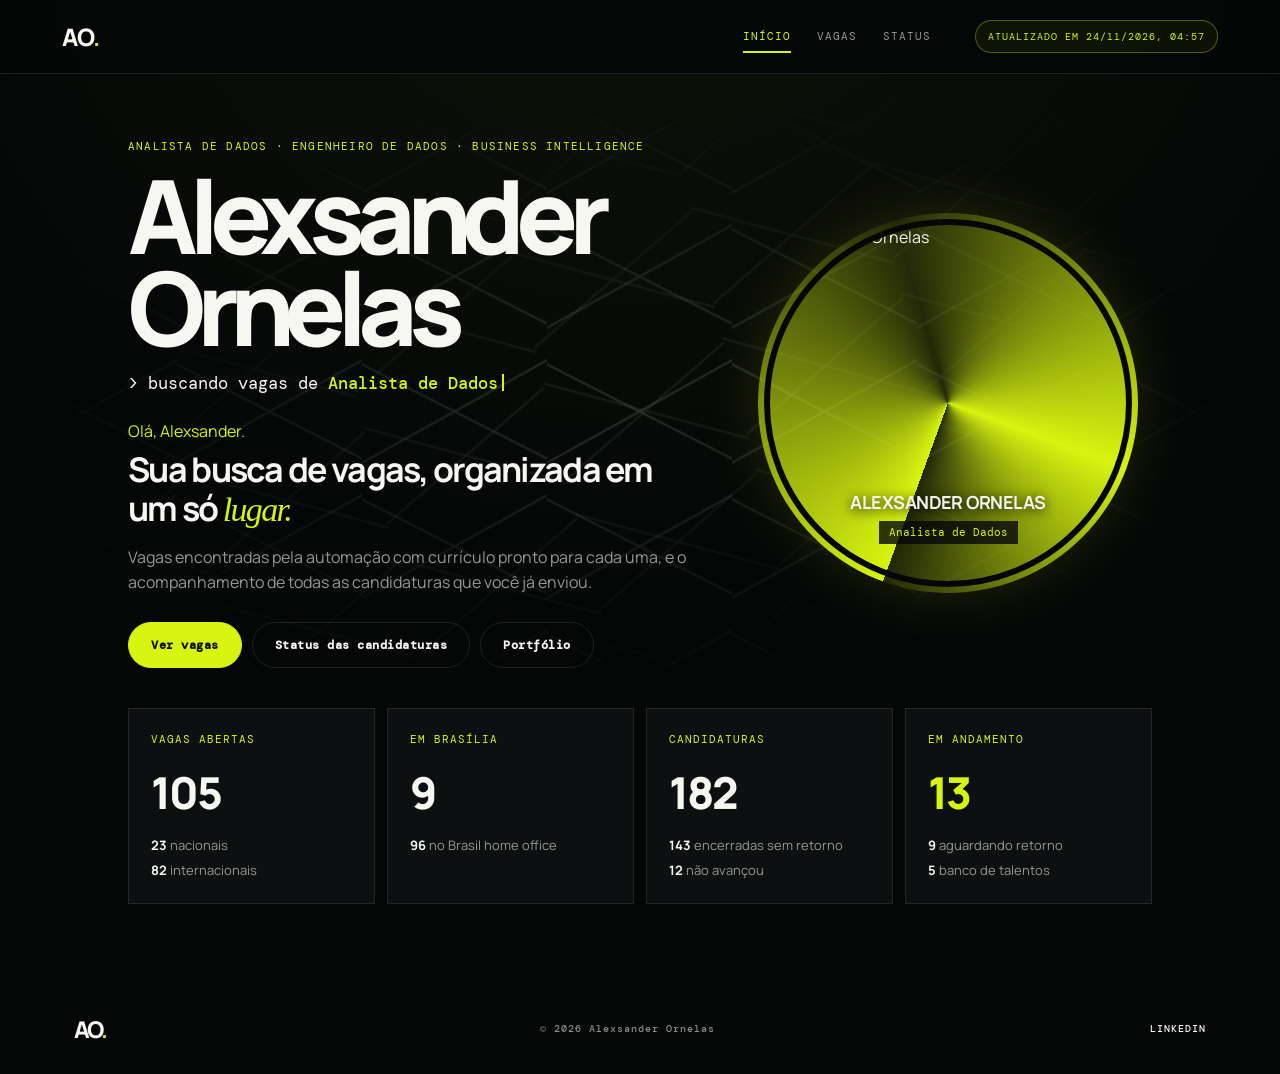
==== index.html @ c576af71 "Publica site de vagas Co-Authored-By: Claude Opus 5.5 <noreply@anthropic.com> Claude-Session: https:" ====
<!DOCTYPE html>
<html lang="pt-BR">
<head>
<meta charset="UTF-8"><meta name="viewport" content="width=device-width, initial-scale=1">
<title>Alexsander Ornelas | Busca de Vagas</title>
<link rel="icon" type="image/svg+xml" href="assets/favicon.svg">
<link rel="preconnect" href="https://fonts.googleapis.com">
<link href="https://fonts.googleapis.com/css2?family=DM+Mono:wght@400;500&family=Manrope:wght@400;500;600;700;800&display=swap" rel="stylesheet">
<link rel="stylesheet" href="assets/estilo.css">
<style>
  .home { max-width:1080px; margin:0 auto; padding:64px 28px 40px; display:grid; grid-template-columns:1.25fr .9fr; gap:48px; align-items:center; }
  @media (max-width:820px){ .home { grid-template-columns:1fr; padding:36px 20px 32px; gap:32px; text-align:center; } .retrato { order:-1; width:min(300px,72vw); }
    .acoes-home { justify-content:center; } .home .sub { margin-inline:auto; } }
  @media (max-width:460px){ .acoes-home { flex-direction:column; } .acoes-home .btn { text-align:center; } .legenda b { font-size:15px; } }
  .home h1 { font-size:clamp(52px,8vw,104px); line-height:.9; letter-spacing:-0.09em; }
  .ola { color:var(--acid); font-size:16px; margin:22px 0 6px; }
  .frase { font-size:clamp(24px,3vw,34px); font-weight:700; letter-spacing:-0.05em; line-height:1.15; margin:0; }
  .frase em { font-family: Georgia, "Times New Roman", serif; font-style:italic; font-weight:400; color:var(--acid); }
  .home .sub { font-size:16px; }
  .acoes-home { display:flex; gap:10px; margin-top:28px; flex-wrap:wrap; }
  .acoes-home .btn { padding:14px 22px; font-size:12px; }
  .retrato { position:relative; justify-self:center; width:min(380px,80vw); aspect-ratio:1; border-radius:50%; padding:6px;
    background:conic-gradient(from 200deg, var(--acid), #d7f51022 40%, var(--acid) 75%, #d7f51022); box-shadow:0 0 60px #d7f51022; }
  .retrato img { width:100%; height:100%; object-fit:cover; object-position:50% 22%; border-radius:50%; display:block; border:6px solid var(--bg); }
  .legenda { position:absolute; left:0; right:0; bottom:13%; text-align:center; }
  .legenda b { display:block; font-size:18px; letter-spacing:-0.03em; text-shadow:0 2px 12px #000; }
  .legenda span { display:inline-block; margin-top:4px; padding:3px 10px; background:#050707cc; color:var(--acid); font-family:"DM Mono", monospace; font-size:11px; }
  .painel { max-width:1080px; margin:0 auto; padding:0 28px 80px; display:grid; grid-template-columns:repeat(4,1fr); gap:12px; }
  @media (max-width:900px){ .painel { grid-template-columns:1fr 1fr; } }
  @media (max-width:460px){ .painel { grid-template-columns:1fr; padding:0 20px 60px; } .kpi b { font-size:38px; } }
  .kpi { position:relative; background:var(--surface); border:1px solid var(--line); padding:22px; color:var(--text); transition:border-color .3s, transform .35s, background .3s, opacity .6s; }
  .kpi.reveal.visivel:hover, .kpi:hover { border-color:#d7f51070; background:#121817; transform:translateY(-8px); }
  .kpi-link { position:absolute; inset:0; z-index:1; }
  .kpi .ic { display:flex; justify-content:space-between; color:var(--acid); font-family:"DM Mono", monospace; font-size:11px; letter-spacing:1px; text-transform:uppercase; }
  .kpi .ic i { font-style:normal; color:var(--dim); transition:color .3s, transform .3s; }
  .kpi:hover .ic i { color:var(--acid); transform:translate(3px,-3px); }
  .kpi b { display:block; font-size:44px; font-weight:800; letter-spacing:-2px; margin:10px 0 8px; }
  .kpi.destaque b { color:var(--acid); }
  .atalhos { display:flex; flex-direction:column; gap:4px; }
  .atalhos a { position:relative; z-index:2; align-self:flex-start; color:var(--dim); font-size:13px; text-decoration:none; border-bottom:1px dashed transparent; transition:color .2s, border-color .2s; }
  .atalhos a:hover { color:var(--text); border-bottom-color:var(--acid); }
  .atalhos em { font-style:normal; font-weight:700; color:var(--text); }
</style>
</head>
<body>
<header><div class="bar"><a class="logo" href="index.html">AO<b>.</b></a>
  <nav class="tabs"><a href="index.html" class="ativo">Início</a><a href="vagas.html">Vagas</a><a href="status.html">Status</a></nav>
  <span class="meta" id="atualizado"></span></div></header>
<section class="home">
  <div class="network" aria-hidden="true"></div><div class="network b" aria-hidden="true"></div>
  <div>
    <p class="eyebrow">Analista de Dados · Engenheiro de Dados · Business Intelligence</p>
    <h1>Alexsander<br>Ornelas</h1>
    <p class="digita" data-digita='["Analista de Dados","Engenheiro de Dados","Business Intelligence"]'>&gt; buscando vagas de <b></b><i></i></p>
    <p class="ola">Olá, Alexsander.</p>
    <p class="frase">Sua busca de vagas, organizada em um só <em>lugar.</em></p>
    <p class="sub">Vagas encontradas pela automação com currículo pronto para cada uma, e o acompanhamento de todas as candidaturas que você já enviou.</p>
    <div class="acoes-home"><a class="btn primary" href="vagas.html">Ver vagas</a><a class="btn" href="status.html">Status das candidaturas</a><a class="btn" href="https://alexsander-ornelas.github.io/portfolio-alexsander/" target="_blank" rel="noopener">Portfólio</a></div>
  </div>
  <div class="retrato">
    <img src="https://alexsander-ornelas.github.io/portfolio-alexsander/alexsander-photo.png" alt="Alexsander Ornelas">
    <div class="legenda"><b>ALEXSANDER ORNELAS</b><span>Analista de Dados</span></div>
  </div>
</section>
<section class="painel">
  <div class="kpi reveal">
    <a class="kpi-link" href="vagas.html" aria-label="Ver todas as vagas"></a>
    <div class="ic">Vagas abertas</div><b id="kVagas" data-conta>0</b>
    <span class="atalhos"><a href="vagas.html?origem=nac"><em id="kNac">0</em> nacionais</a><a href="vagas.html?origem=intl"><em id="kIntl">0</em> internacionais</a></span>
  </div>
  <div class="kpi reveal">
    <a class="kpi-link" href="vagas.html?local=bsb" aria-label="Ver vagas em Brasília"></a>
    <div class="ic">Em Brasília</div><b id="kBsb" data-conta>0</b>
    <span class="atalhos"><a href="vagas.html?local=br"><em id="kBr">0</em> no Brasil home office</a></span>
  </div>
  <div class="kpi reveal">
    <a class="kpi-link" href="status.html" aria-label="Ver todas as candidaturas"></a>
    <div class="ic">Candidaturas</div><b id="kCand" data-conta>0</b>
    <span class="atalhos"><a href="status.html?status=Encerrada%20sem%20retorno"><em id="kEnc">0</em> encerradas sem retorno</a><a href="status.html?status=N%C3%A3o%20avan%C3%A7ou"><em id="kNao">0</em> não avançou</a></span>
  </div>
  <div class="kpi reveal destaque">
    <a class="kpi-link" href="status.html?status=Em%20andamento" aria-label="Ver candidaturas em andamento"></a>
    <div class="ic">Em andamento</div><b id="kAnd" data-conta>0</b>
    <span class="atalhos"><a href="status.html?status=Aguardando%20retorno"><em id="kAgu">0</em> aguardando retorno</a><a href="status.html?status=Banco%20de%20talentos"><em id="kBan">0</em> banco de talentos</a></span>
  </div>
</section>
<footer class="rodape">
  <a href="index.html" class="logo">AO<b>.</b></a>
  <p>© 2026 Alexsander Ornelas</p>
  <a href="https://www.linkedin.com/in/alexsander-ornelas" target="_blank" rel="noreferrer">LINKEDIN</a>
</footer>
<script src="dados/vagas.js"></script>
<script src="dados/status.js"></script>
<script src="assets/site.js"></script>
<script>
  const V = (window.VAGAS_DADOS || {vagas:[]}).vagas, S = (window.STATUS_DADOS || {candidaturas:[]}).candidaturas;
  const $ = id => document.getElementById(id);
  $("kVagas").textContent = V.length;
  const bsb = v => /Bras[ií]lia/.test(v.local || ""), nSt = st => S.filter(s => s.status === st).length;
  $("kNac").textContent = V.filter(v => !v.internacional).length;
  $("kIntl").textContent = V.filter(v => v.internacional).length;
  $("kBsb").textContent = V.filter(bsb).length;
  $("kBr").textContent = V.filter(v => !bsb(v)).length;
  $("kCand").textContent = S.length;
  $("kEnc").textContent = nSt("Encerrada sem retorno");
  $("kNao").textContent = nSt("Não avançou");
  $("kAnd").textContent = nSt("Em andamento");
  $("kAgu").textContent = nSt("Aguardando retorno");
  $("kBan").textContent = nSt("Banco de talentos");
  const at = (window.VAGAS_DADOS || {}).atualizado_em;
  $("atualizado").textContent = at ? "Atualizado em " + new Date(at).toLocaleString("pt-BR", {dateStyle:"short", timeStyle:"short"}) : "";
</script>
</body>
</html>
---- assets/estilo.css ----
:root { --bg:#050707; --surface:#0c1010; --surface2:#111616; --line:#ffffff1a; --text:#f7f7f2; --dim:#929893; --acid:#d7f510; --mint:#70f0c6; --ink:#0b0e08; }
  * { box-sizing: border-box; }
  body { margin:0; font:16px/1.55 Manrope, Arial, sans-serif; background:var(--bg); color:var(--text);
    background-image: radial-gradient(circle at 50% -20%, #d7f5100d, transparent 55%); min-height:100vh; }
  .mono { font-family:"DM Mono", monospace; }
  header { position:sticky; top:0; z-index:5; background:#050707e6; backdrop-filter:blur(8px); border-bottom:1px solid var(--line); }
  .bar { position:relative; max-width:none; margin:0; padding:18px 62px; display:flex; align-items:center; justify-content:space-between; gap:16px; }
  .logo { font-weight:800; font-size:24px; letter-spacing:-1.5px; color:var(--text); text-decoration:none; }
  .logo b { color:var(--acid); }
  .bar .meta { font-family:"DM Mono", monospace; font-size:10px; letter-spacing:1px; text-transform:uppercase; color:var(--dim); }
  .hero { max-width:1080px; margin:0 auto; padding:56px 28px 28px; }
  .eyebrow { font-family:"DM Mono", monospace; font-size:11px; letter-spacing:1.2px; text-transform:uppercase; color:var(--acid); margin:0 0 14px; }
  h1 { font-size:clamp(40px,6vw,72px); font-weight:800; letter-spacing:-0.06em; line-height:.95; margin:0; }
  .sub { color:var(--dim); font-size:18px; margin:16px 0 0; max-width:620px; }
  .stats { display:flex; gap:28px; margin-top:28px; flex-wrap:wrap; }
  .stat b { display:block; font-size:30px; font-weight:800; letter-spacing:-1.5px; }
  .stat span { font-family:"DM Mono", monospace; font-size:10px; letter-spacing:1px; text-transform:uppercase; color:var(--dim); }
  .wrap { max-width:1080px; margin:0 auto; padding:8px 28px 80px; }
  .toolbar { display:grid; gap:10px; margin-bottom:16px; }
  .toolbar input, .toolbar select { font:12px "DM Mono", monospace; letter-spacing:.3px; padding:12px 14px; border:1px solid var(--line); border-radius:0;
    background:var(--surface); color:var(--text); outline:none; }
  .toolbar input:focus, .toolbar select:focus { border-color:var(--acid); }
  .toolbar select option { background:var(--surface); }
  .count { font-family:"DM Mono", monospace; font-size:11px; letter-spacing:1px; text-transform:uppercase; color:var(--dim); margin:4px 0 14px; }
  .count b { color:var(--acid); font-weight:500; }
  .vaga { background:var(--surface); border:1px solid var(--line); padding:24px 26px; margin-bottom:12px; transition:border-color .3s, transform .3s, opacity .6s; }
  .vaga:hover { border-color:#d7f51066; transform:translateY(-3px); }
  .top { display:flex; justify-content:space-between; align-items:flex-start; gap:20px; flex-wrap:nowrap; }
  .top > div:first-child { flex:1; min-width:0; }
  .acoes { flex-shrink:0; }
  @media (max-width:640px){ .top { flex-wrap:wrap; } }
  .vaga h2 { margin:0; font-size:22px; font-weight:700; letter-spacing:-0.04em; line-height:1.2; }
  .empresa { color:var(--dim); margin-top:4px; font-size:14px; }
  .tags { display:flex; flex-wrap:wrap; gap:6px; margin-top:14px; }
  .tag { font-family:"DM Mono", monospace; font-size:10px; letter-spacing:.4px; padding:4px 8px; border:1px solid var(--line); color:var(--text); background:transparent; }
  .tag.intl { border-color:var(--mint); color:var(--mint); }
  .tag.nac { border-color:var(--acid); color:var(--acid); }
  .tag.clt { color:var(--text); } .tag.pj { color:var(--text); } .tag.na { color:var(--dim); }
  .acoes { display:flex; gap:8px; align-items:flex-start; flex-wrap:wrap; }
  .btn { font:700 11px "DM Mono", monospace; letter-spacing:.5px; text-decoration:none; padding:11px 18px; border-radius:999px; border:1px solid var(--line);
    color:var(--text); background:transparent; white-space:nowrap; transition:background .2s, color .2s, border-color .2s; }
  .btn:hover { border-color:var(--text); }
  .btn.primary { background:var(--acid); color:var(--ink); border-color:var(--acid); }
  .btn.primary:hover { background:var(--text); border-color:var(--text); }
  .salario { margin-top:16px; padding:12px 14px; border-left:2px solid var(--acid); background:var(--surface2); }
  .salario b { font-size:15px; font-weight:700; }
  .salario .fonte { display:block; margin-top:3px; font-family:"DM Mono", monospace; font-size:10px; letter-spacing:.3px; color:var(--dim); }
  .salario .fonte a { color:var(--dim); }
  details { margin-top:14px; }
  summary { cursor:pointer; font-family:"DM Mono", monospace; font-size:11px; letter-spacing:1px; text-transform:uppercase; color:var(--acid); list-style:none; }
  summary::-webkit-details-marker { display:none; }
  summary::before { content:"+ "; } details[open] summary::before { content:"– "; }
  .descricao { white-space:pre-line; margin-top:10px; color:#c9ccc6; font-size:14px; border-left:1px solid var(--line); padding-left:14px; }
  .vazio { text-align:center; color:var(--dim); padding:48px 0; font-family:"DM Mono", monospace; font-size:12px; }
  footer { border-top:1px solid var(--line); padding:22px 28px; text-align:center; font-family:"DM Mono", monospace; font-size:10px; letter-spacing:1px; color:var(--dim); text-transform:uppercase; }

  /* navegação compartilhada */
  nav.tabs { display:flex; gap:26px; align-items:center; }
  nav.tabs a { font-family:"DM Mono", monospace; font-size:11px; letter-spacing:1px; text-transform:uppercase; color:var(--dim); text-decoration:none; padding:6px 0; border-bottom:2px solid transparent; }
  nav.tabs a:hover { color:var(--text); }
  nav.tabs a.ativo { color:var(--acid); border-bottom-color:var(--acid); }

  /* etiquetas coloridas: cada opção tem sua cor (--c) */
  .tag.cor { color:var(--c); border-color:color-mix(in srgb, var(--c) 55%, transparent); background:color-mix(in srgb, var(--c) 9%, transparent); }

/* Escolha de plataforma */
button.btn { cursor:pointer; background:transparent; color:var(--text); }
.modal { position:fixed; inset:0; background:#050707cc; backdrop-filter:blur(6px); display:grid; place-items:center; padding:20px; z-index:50; }
.modal[hidden] { display:none; }
.modal .caixa { position:relative; width:min(440px,100%); background:var(--surface); border:1px solid var(--line); border-radius:22px; padding:28px; box-shadow:0 30px 80px #0009; }
.modal .rotulo { font:500 10px "DM Mono", monospace; letter-spacing:1.5px; text-transform:uppercase; color:var(--acid); }
.modal h3 { margin:8px 0 4px; font-size:22px; }
.modal p { margin:0 0 20px; color:var(--dim); font-size:14px; }
.modal .fechar { position:absolute; top:16px; right:16px; width:34px; height:34px; border-radius:50%; border:1px solid var(--line); background:transparent; color:var(--text); font-size:18px; cursor:pointer; }
.modal .fechar:hover { border-color:var(--text); }
#escolha-links { display:grid; gap:10px; }
.plat { display:flex; justify-content:space-between; align-items:center; padding:14px 18px; border-radius:14px; text-decoration:none; font:700 13px "DM Mono", monospace;
  color:var(--c); border:1px solid color-mix(in srgb, var(--c) 45%, transparent); background:color-mix(in srgb, var(--c) 10%, transparent); }
.plat:hover, .plat:focus { background:color-mix(in srgb, var(--c) 22%, transparent); outline:none; }

/* ================= Movimento (mesma linguagem do portfólio) ================= */
header { transition:background .35s, border-color .35s, box-shadow .35s; }
header.rolado { background:#050707f2; box-shadow:0 10px 30px #0006; }
nav.tabs a { position:relative; border-bottom:0 !important; transition:color .25s; }
nav.tabs a::after { content:""; position:absolute; left:0; right:0; bottom:-2px; height:2px; background:var(--acid); transform:scaleX(0); transform-origin:left; transition:transform .25s; }
nav.tabs a:hover::after, nav.tabs a.ativo::after { transform:scaleX(1); }
nav.tabs a:hover::after { opacity:.5; } nav.tabs a.ativo::after { opacity:1; }

.hero, .home { position:relative; }
.network { position:absolute; inset:0 -10%; opacity:.28; pointer-events:none; z-index:0;
  background-image:linear-gradient(27deg, transparent 49%, #7a857b 50%, transparent 51%), linear-gradient(151deg, transparent 49%, #7a857b 50%, transparent 51%);
  background-size:185px 135px; -webkit-mask-image:radial-gradient(black 10%, transparent 68%); mask-image:radial-gradient(black 10%, transparent 68%);
  transform:translateY(var(--scroll-shift,0)); animation:networkDrift 15s linear infinite; }
.network.b { transform:translateY(var(--scroll-shift,0)) scaleX(-1) rotate(14deg); opacity:.16; animation-duration:22s; animation-direction:reverse; }
@keyframes networkDrift { from { background-position:0 0, 0 0; } to { background-position:185px 135px, -185px 135px; } }
.hero > :not(.network), .home > :not(.network) { position:relative; z-index:1; }

.hero .eyebrow, .home .eyebrow { animation:entra .9s cubic-bezier(.2,.8,.2,1) both; }
.hero h1, .home h1 { animation:entra .9s cubic-bezier(.2,.8,.2,1) .08s both; }
.hero .sub, .home .ola, .home .frase { animation:entra .9s cubic-bezier(.2,.8,.2,1) .18s both; }
.hero .stats, .home .sub, .acoes-home { animation:entra .9s cubic-bezier(.2,.8,.2,1) .28s both; }
.retrato { animation:entraLado 1s cubic-bezier(.2,.8,.2,1) .2s both, flutua 6s ease-in-out 1.2s infinite; }
@keyframes entra { from { opacity:0; transform:translateY(30px); } to { opacity:1; transform:none; } }
@keyframes entraLado { from { opacity:0; transform:translateX(48px) scale(.94); } to { opacity:1; transform:none; } }
@keyframes flutua { 0%,100% { transform:translateY(0); } 50% { transform:translateY(-10px); } }

.reveal { opacity:0; transform:translateY(24px); }
.reveal.visivel { opacity:1; transform:none; }
.reveal.visivel:hover { transform:translateY(-3px); }

.digita { font-family:"DM Mono", monospace; color:var(--text); font-size:clamp(14px,1.6vw,17px); margin:16px 0 0; min-height:1.6em; }
.digita b { font-weight:500; color:var(--acid); }
.digita i { display:inline-block; width:2px; height:1em; background:var(--acid); vertical-align:-.15em; margin-left:4px; animation:pisca 1s step-end infinite; }
@keyframes pisca { 50% { opacity:0; } }

/* números do topo viram atalhos de filtro */
button.stat { background:none; border:0; padding:0; color:inherit; font:inherit; text-align:left; cursor:pointer; }
button.stat b { transition:color .2s; }
button.stat span { transition:color .2s; }
button.stat:hover b, button.stat:focus-visible b { color:var(--acid); }
button.stat:hover span { color:var(--text); }
button.stat:focus-visible { outline:1px dashed var(--acid); outline-offset:6px; }

.limpar { font:12px "DM Mono", monospace; padding:12px 14px; border:1px dashed var(--line); background:transparent; color:var(--dim); cursor:pointer; transition:color .2s, border-color .2s; }
.limpar:hover { color:var(--acid); border-color:var(--acid); }

.modal:not([hidden]) .caixa { animation:sobe .35s cubic-bezier(.2,.8,.2,1); }
.modal:not([hidden]) { animation:aparece .25s ease; }
@keyframes sobe { from { opacity:0; transform:translateY(24px) scale(.98); } to { opacity:1; transform:none; } }
@keyframes aparece { from { opacity:0; } to { opacity:1; } }
.plat { transition:background .2s, transform .2s; } .plat:hover { transform:translateX(6px); }

@media (prefers-reduced-motion: reduce) {
  *, ::before, ::after { animation-duration:.01ms !important; animation-iteration-count:1 !important; transition-duration:.01ms !important; }
  .reveal { opacity:1; transform:none; }
}

/* ================= Responsivo: tablet e celular ================= */
.menu-btn { display:none; }
.toolbar { grid-template-columns:repeat(4, minmax(0,1fr)); }
.toolbar #busca { grid-column:span 2; }
.toolbar.t3 { grid-template-columns:2fr 1.2fr 1fr auto; }
.toolbar.t3 #busca { grid-column:auto; }

@media (max-width:900px) {
  .toolbar, .toolbar.t3 { grid-template-columns:1fr 1fr; }
  .toolbar #busca { grid-column:1 / -1; }
}
@media (max-width:800px) {
  .bar { padding:14px 20px; }
  .menu-btn { display:grid; gap:5px; place-content:center; width:44px; height:44px; border:1px solid var(--line); border-radius:50%; background:transparent; cursor:pointer; margin-left:auto; }
  .menu-btn span { display:block; width:18px; height:2px; background:var(--text); transition:transform .3s, opacity .3s; }
  .menu-aberto .menu-btn { border-color:var(--acid); }
  .menu-aberto .menu-btn span:nth-child(1) { transform:translateY(7px) rotate(45deg); }
  .menu-aberto .menu-btn span:nth-child(2) { opacity:0; }
  .menu-aberto .menu-btn span:nth-child(3) { transform:translateY(-7px) rotate(-45deg); }
  nav.tabs { position:absolute; top:100%; left:0; right:0; flex-direction:column; align-items:stretch; gap:0; padding:8px 20px 18px;
    background:#050707f7; border-bottom:1px solid var(--line); backdrop-filter:blur(15px);
    opacity:0; visibility:hidden; transform:translateY(-10px); transition:opacity .25s, transform .25s, visibility .25s; }
  .menu-aberto nav.tabs { opacity:1; visibility:visible; transform:none; }
  nav.tabs a { font-size:14px; padding:16px 0; border-bottom:1px solid var(--line) !important; }
  nav.tabs a::after { display:none; }
  nav.tabs a.ativo { color:var(--acid); }
  .bar .meta { display:none; }
  .hero { padding:40px 20px 20px; }
  .wrap { padding:8px 20px 60px; }
  .stats { gap:18px 26px; }
}
@media (max-width:640px) {
  .vaga { padding:20px; }
  .vaga h2 { font-size:19px; }
  .acoes { width:100%; }
  .acoes .btn { flex:1; text-align:center; padding:13px 10px; }
  .stat b { font-size:26px; }
  .modal { place-items:end center; padding:0; }
  .modal .caixa { width:100%; border-radius:22px 22px 0 0; padding:26px 20px calc(26px + env(safe-area-inset-bottom)); }
}
@media (max-width:520px) {
  .toolbar, .toolbar.t3 { grid-template-columns:1fr; }
  .sub { font-size:16px; }
  footer { padding:18px 20px; }
}

/* Rodapé igual ao do portfólio */
footer.rodape { max-width:1180px; margin:auto; padding:29px 24px; display:flex; align-items:center; justify-content:space-between; gap:15px;
  border-top:0; text-align:left; text-transform:none; font:500 10px "DM Mono", monospace; letter-spacing:.1em; color:#899089; }
footer.rodape p { margin:0; }
footer.rodape .logo { font-size:23px; letter-spacing:-3px; color:var(--text); text-decoration:none; font-family:Manrope, Arial, sans-serif; font-weight:800; }
footer.rodape .logo b { color:var(--acid); }
footer.rodape a:last-child { color:var(--text); text-decoration:none; transition:color .2s; }
footer.rodape a:last-child:hover { color:var(--acid); }
@media (max-width:500px) { footer.rodape { font-size:8px; padding:24px 20px; } footer.rodape p { display:none; } }


/* Como no portfólio: logo na ponta esquerda, abas + atualizado na ponta direita; rodapé centralizado */
.bar { justify-content:flex-start; }
.bar nav.tabs { margin-left:auto; }
.bar .meta { margin-left:28px; padding:8px 12px; border:1px solid #d7f51055; border-radius:999px; color:var(--acid); background:#d7f5100d; white-space:nowrap; }
footer.rodape { max-width:1180px; margin:0 auto; padding:29px 24px; }
@media (max-width:1100px) { .bar .meta { display:none; } }
@media (max-width:800px) { .bar { padding:14px 20px; } footer.rodape { padding:24px 20px; } }
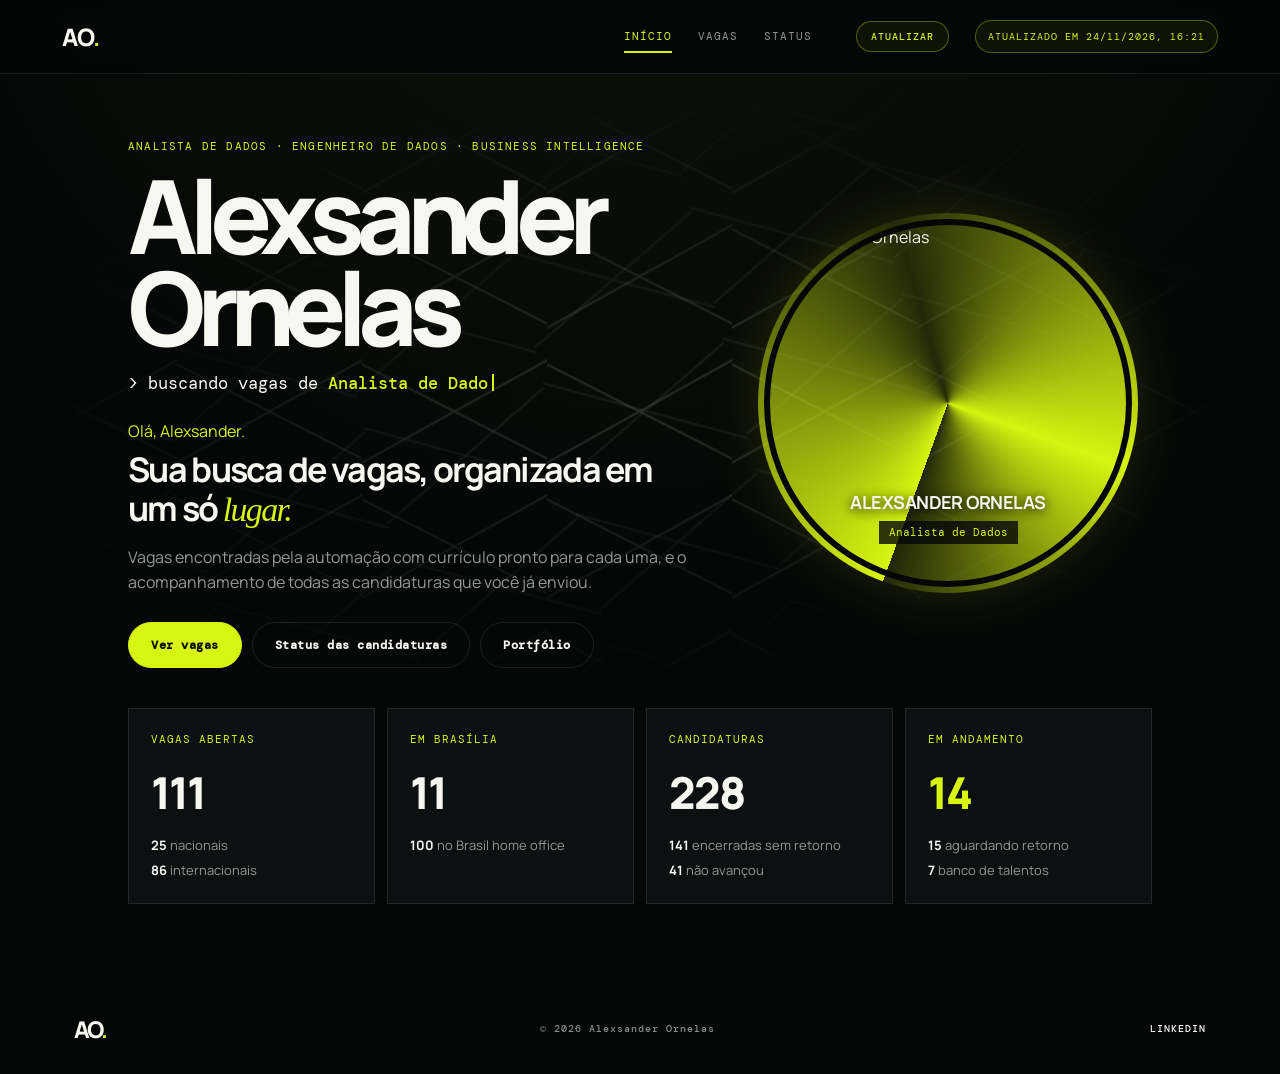
==== commit f017f9c5: "Botão Atualizar no topo (abre a busca programada para rodar agora) Co-Authored-By: Claude Opus 5.5 <" ====
--- a/index.html
+++ b/index.html
@@ -45,6 +45,7 @@
 <body>
 <header><div class="bar"><a class="logo" href="index.html">AO<b>.</b></a>
   <nav class="tabs"><a href="index.html" class="ativo">Início</a><a href="vagas.html">Vagas</a><a href="status.html">Status</a></nav>
+  <a class="atualizar" href="https://claude.ai/code/routines" target="_blank" rel="noopener" title="Abre a busca programada no Claude: clique em Run now para buscar vagas agora">Atualizar</a>
   <span class="meta" id="atualizado"></span></div></header>
 <section class="home">
   <div class="network" aria-hidden="true"></div><div class="network b" aria-hidden="true"></div>
--- a/assets/estilo.css
+++ b/assets/estilo.css
@@ -200,3 +200,10 @@
 footer.rodape { max-width:1180px; margin:0 auto; padding:29px 24px; }
 @media (max-width:1100px) { .bar .meta { display:none; } }
 @media (max-width:800px) { .bar { padding:14px 20px; } footer.rodape { padding:24px 20px; } }
+
+/* Botão "Atualizar" (abre a busca programada no Claude para rodar agora), mesmo estilo do selo "Atualizado em" */
+.bar .atualizar { margin-left:28px; padding:8px 14px; border:1px solid #d7f51055; border-radius:999px; color:var(--acid); background:#d7f5100d;
+  font:500 10px "DM Mono", monospace; letter-spacing:1px; text-transform:uppercase; text-decoration:none; white-space:nowrap; cursor:pointer; transition:background .2s, border-color .2s; }
+.bar .atualizar:hover { background:#d7f51022; border-color:var(--acid); }
+.bar .atualizar + .meta { margin-left:10px; }
+@media (max-width:800px) { .bar .atualizar { margin-left:auto; margin-right:10px; padding:7px 12px; } .bar .menu-btn { margin-left:0; } }
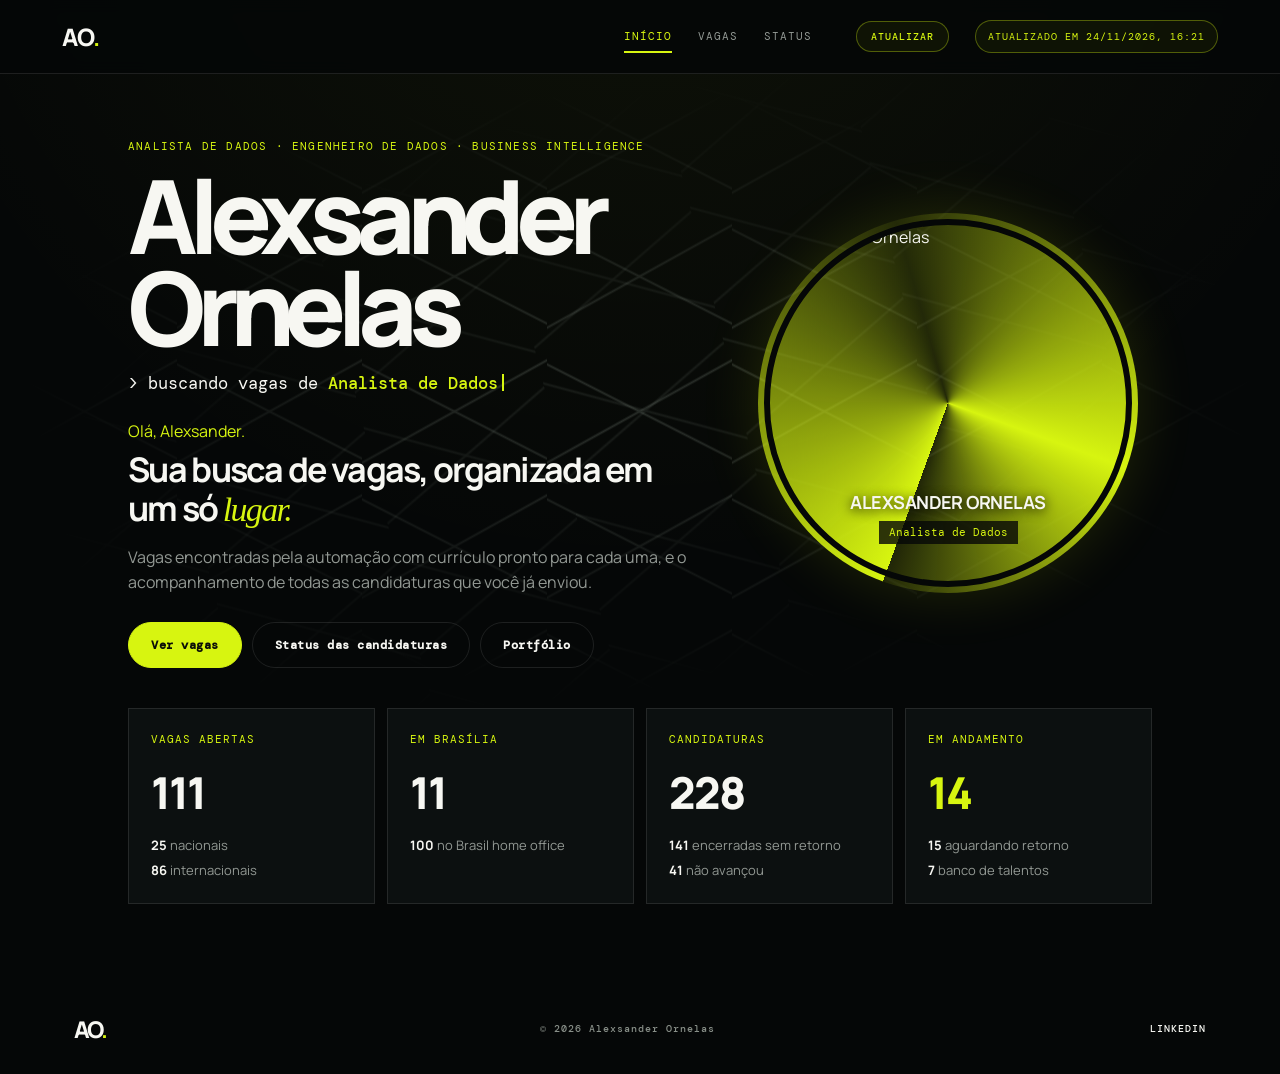
==== commit 463a5997: "Botão Atualizar abre a confirmação no GitHub que dispara a busca Co-Authored-By: Claude Opus 5.5 <no" ====
--- a/index.html
+++ b/index.html
@@ -45,7 +45,7 @@
 <body>
 <header><div class="bar"><a class="logo" href="index.html">AO<b>.</b></a>
   <nav class="tabs"><a href="index.html" class="ativo">Início</a><a href="vagas.html">Vagas</a><a href="status.html">Status</a></nav>
-  <a class="atualizar" href="https://claude.ai/code/routines" target="_blank" rel="noopener" title="Abre a busca programada no Claude: clique em Run now para buscar vagas agora">Atualizar</a>
+  <a class="atualizar" href="https://github.com/Alexsander-Ornelas/Vagas-Alexsander/issues/new?title=Atualizar%20busca%20de%20vagas&amp;body=Clique%20em%20%22Create%22%20para%20rodar%20a%20busca%20de%20vagas%20agora.%20Esta%20issue%20fecha%20sozinha." target="_blank" rel="noopener" title="Roda a busca de vagas agora (confirme no GitHub clicando em Create)">Atualizar</a>
   <span class="meta" id="atualizado"></span></div></header>
 <section class="home">
   <div class="network" aria-hidden="true"></div><div class="network b" aria-hidden="true"></div>
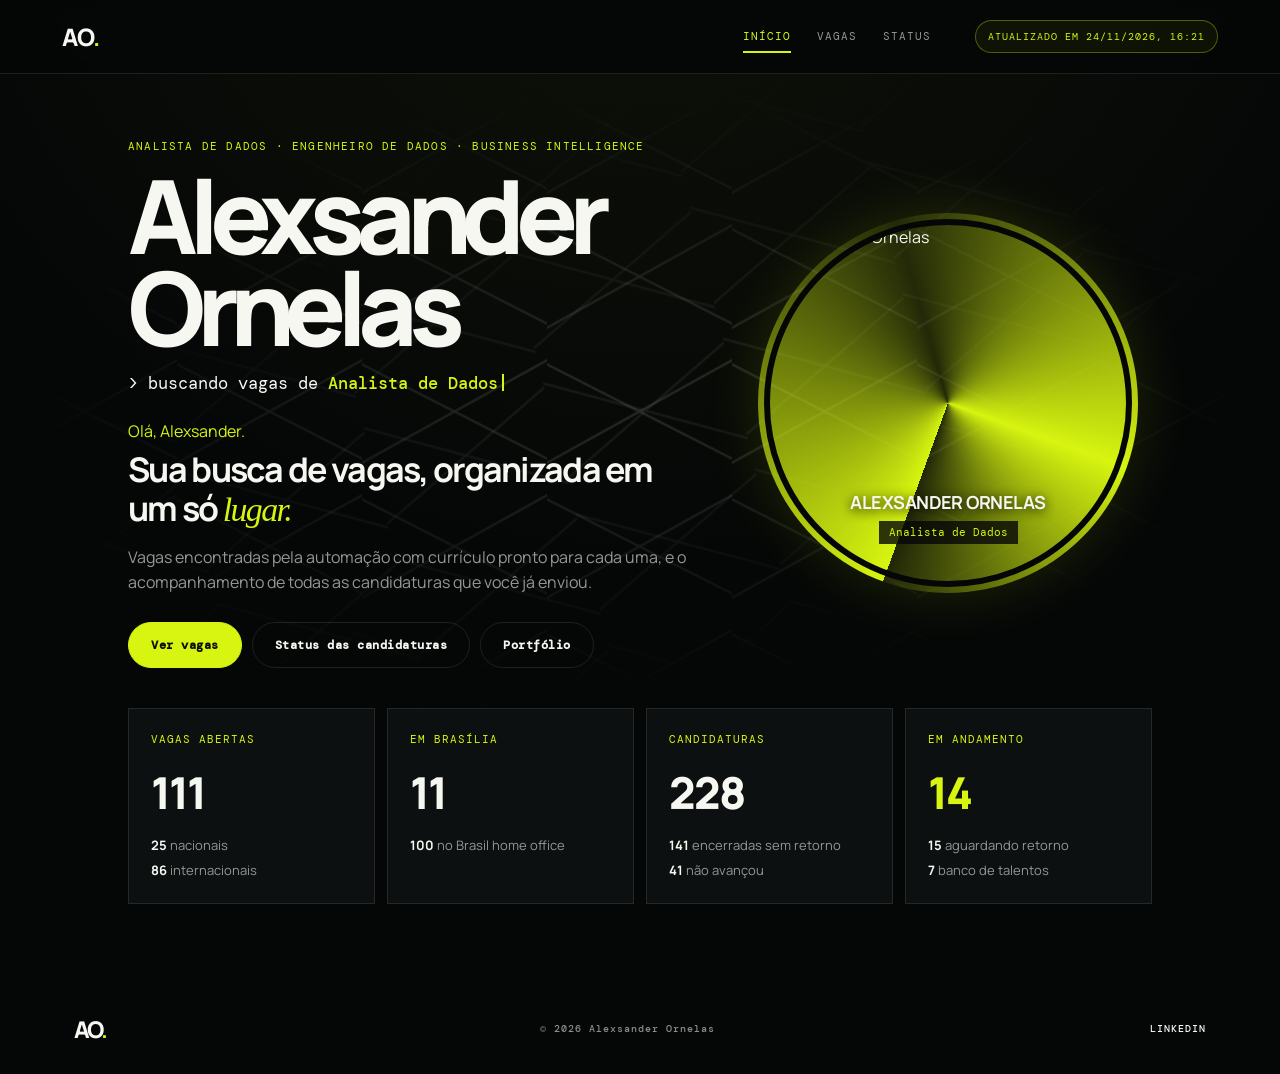
==== commit a1b904f1: "Remove o botão Atualizar do topo Co-Authored-By: Claude Opus 5.5 <noreply@anthropic.com> Claude-Sess" ====
--- a/index.html
+++ b/index.html
@@ -45,7 +45,6 @@
 <body>
 <header><div class="bar"><a class="logo" href="index.html">AO<b>.</b></a>
   <nav class="tabs"><a href="index.html" class="ativo">Início</a><a href="vagas.html">Vagas</a><a href="status.html">Status</a></nav>
-  <a class="atualizar" href="https://github.com/Alexsander-Ornelas/Vagas-Alexsander/issues/new?title=Atualizar%20busca%20de%20vagas&amp;body=Clique%20em%20%22Create%22%20para%20rodar%20a%20busca%20de%20vagas%20agora.%20Esta%20issue%20fecha%20sozinha." target="_blank" rel="noopener" title="Roda a busca de vagas agora (confirme no GitHub clicando em Create)">Atualizar</a>
   <span class="meta" id="atualizado"></span></div></header>
 <section class="home">
   <div class="network" aria-hidden="true"></div><div class="network b" aria-hidden="true"></div>
--- a/assets/estilo.css
+++ b/assets/estilo.css
@@ -200,10 +200,4 @@
 footer.rodape { max-width:1180px; margin:0 auto; padding:29px 24px; }
 @media (max-width:1100px) { .bar .meta { display:none; } }
 @media (max-width:800px) { .bar { padding:14px 20px; } footer.rodape { padding:24px 20px; } }
-
-/* Botão "Atualizar" (abre a busca programada no Claude para rodar agora), mesmo estilo do selo "Atualizado em" */
-.bar .atualizar { margin-left:28px; padding:8px 14px; border:1px solid #d7f51055; border-radius:999px; color:var(--acid); background:#d7f5100d;
-  font:500 10px "DM Mono", monospace; letter-spacing:1px; text-transform:uppercase; text-decoration:none; white-space:nowrap; cursor:pointer; transition:background .2s, border-color .2s; }
-.bar .atualizar:hover { background:#d7f51022; border-color:var(--acid); }
-.bar .atualizar + .meta { margin-left:10px; }
 @media (max-width:800px) { .bar .atualizar { margin-left:auto; margin-right:10px; padding:7px 12px; } .bar .menu-btn { margin-left:0; } }
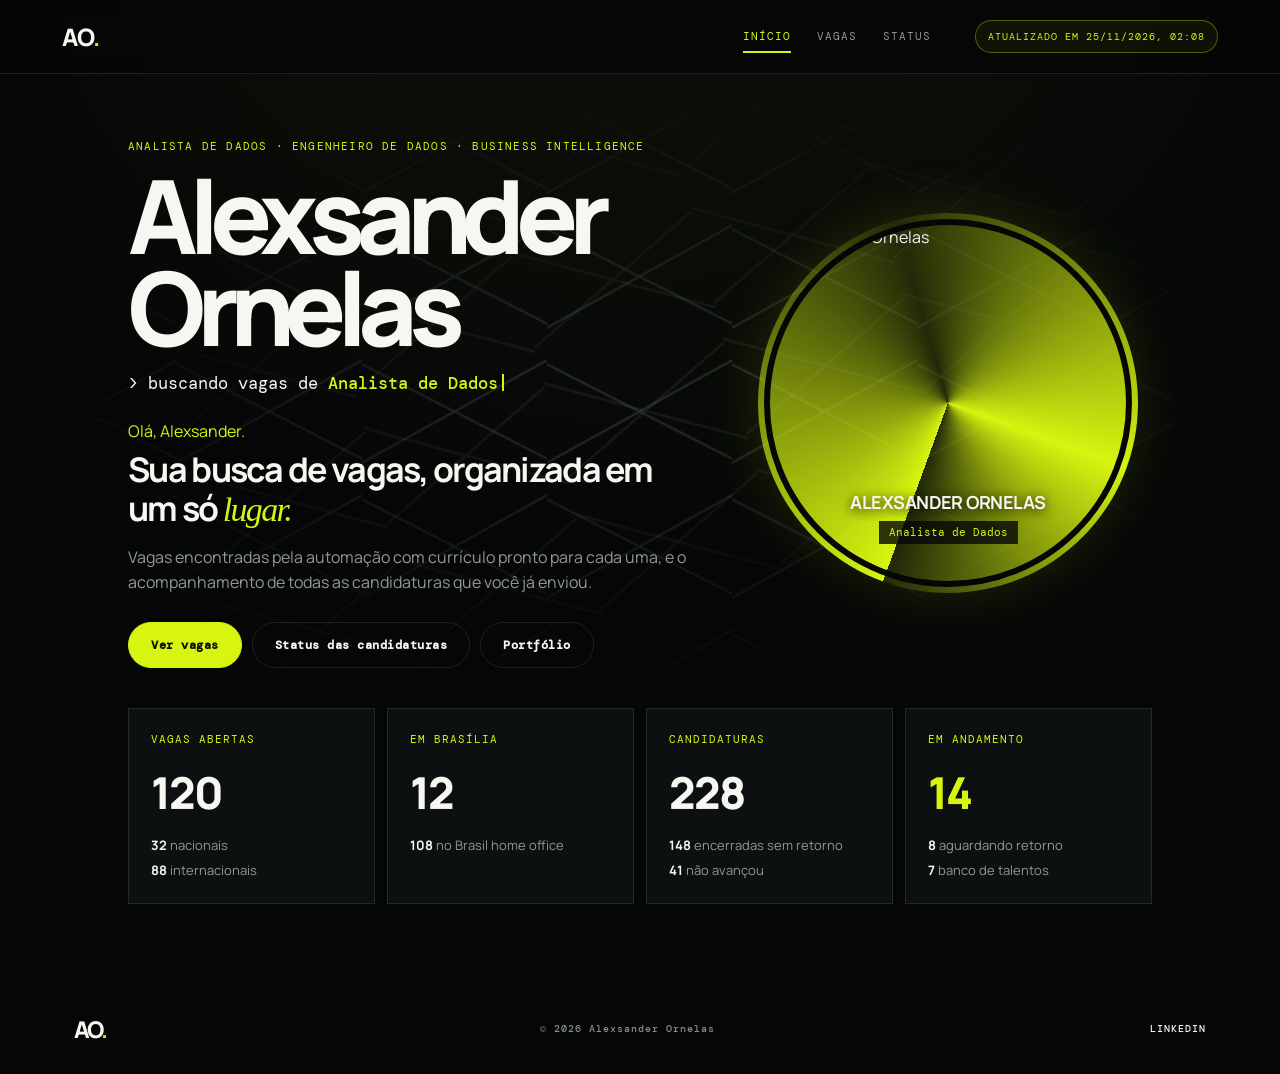
==== commit 12285b5c: "Páginas sempre carregam a versão mais recente dos dados (sem cache) Co-Authored-By: Claude Opus 5.5 " ====
--- a/index.html
+++ b/index.html
@@ -89,8 +89,8 @@
   <p>© 2026 Alexsander Ornelas</p>
   <a href="https://www.linkedin.com/in/alexsander-ornelas" target="_blank" rel="noreferrer">LINKEDIN</a>
 </footer>
-<script src="dados/vagas.js"></script>
-<script src="dados/status.js"></script>
+<script>document.write('<script src="dados/vagas.js?v='+Date.now()+'"><\/script>')</script>
+<script>document.write('<script src="dados/status.js?v='+Date.now()+'"><\/script>')</script>
 <script src="assets/site.js"></script>
 <script>
   const V = (window.VAGAS_DADOS || {vagas:[]}).vagas, S = (window.STATUS_DADOS || {candidaturas:[]}).candidaturas;
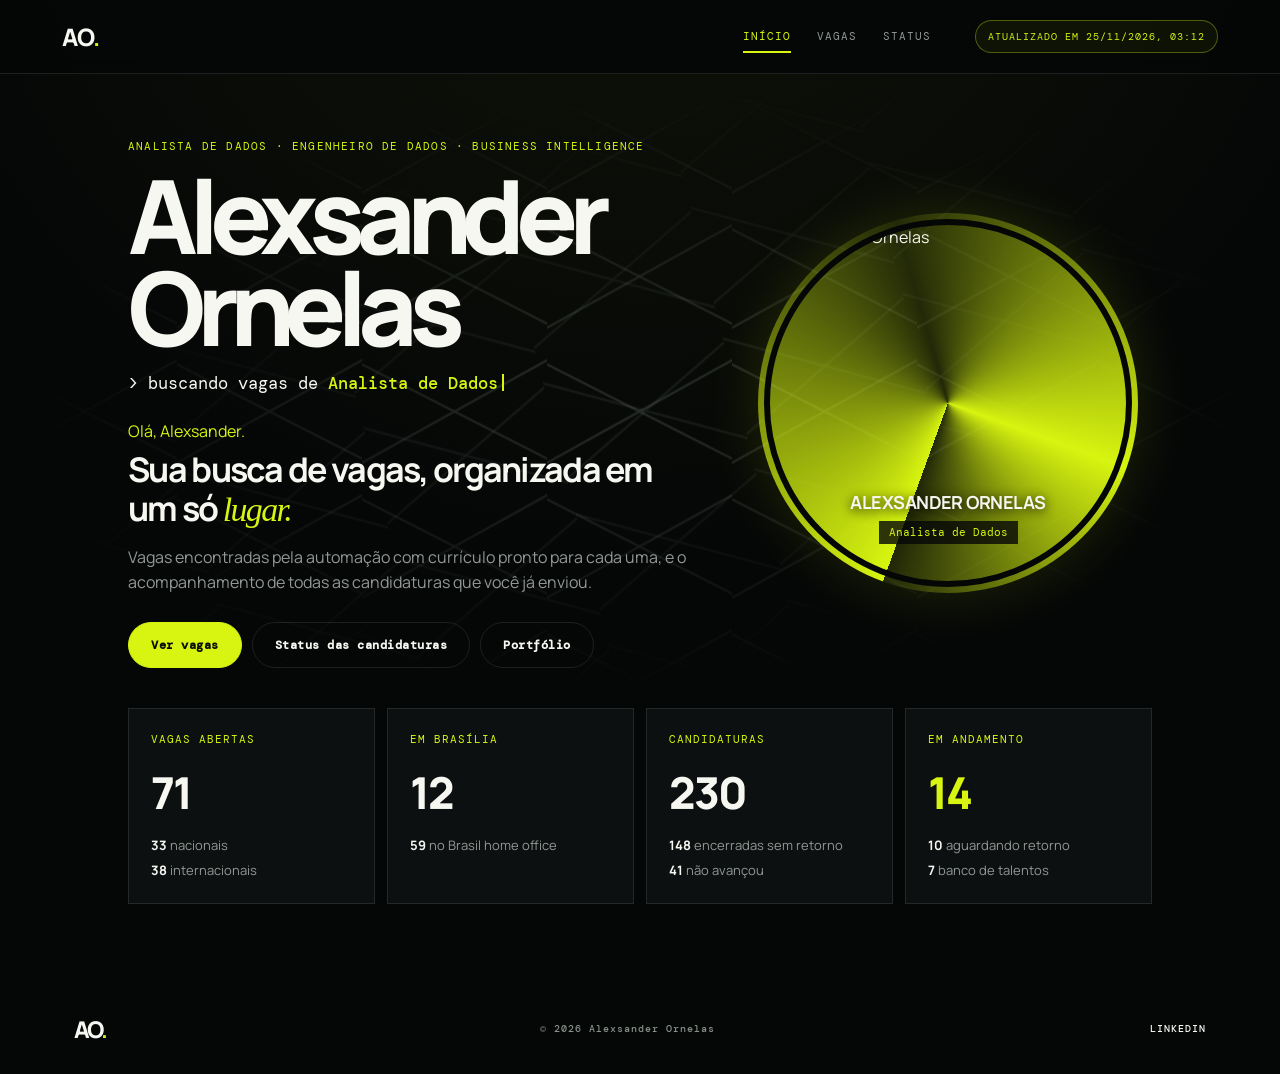
==== commit c23677f8: "Vagas da BairesDev ficam ocultas e fora das contagens; aparecem só no filtro de plataforma BairesDev" ====
--- a/index.html
+++ b/index.html
@@ -93,7 +93,7 @@
 <script>document.write('<script src="dados/status.js?v='+Date.now()+'"><\/script>')</script>
 <script src="assets/site.js"></script>
 <script>
-  const V = (window.VAGAS_DADOS || {vagas:[]}).vagas, S = (window.STATUS_DADOS || {candidaturas:[]}).candidaturas;
+  const V = (window.VAGAS_DADOS || {vagas:[]}).vagas.filter(v => !(v.candidatura && v.candidatura.status === "enviada") && !/bairesdev/i.test(v.empresa || "")), S = (window.STATUS_DADOS || {candidaturas:[]}).candidaturas;
   const $ = id => document.getElementById(id);
   $("kVagas").textContent = V.length;
   const bsb = v => /Bras[ií]lia/.test(v.local || ""), nSt = st => S.filter(s => s.status === st).length;
--- a/assets/estilo.css
+++ b/assets/estilo.css
@@ -201,3 +201,22 @@
 @media (max-width:1100px) { .bar .meta { display:none; } }
 @media (max-width:800px) { .bar { padding:14px 20px; } footer.rodape { padding:24px 20px; } }
 @media (max-width:800px) { .bar .atualizar { margin-left:auto; margin-right:10px; padding:7px 12px; } .bar .menu-btn { margin-left:0; } }
+
+/* Candidatura: seleção em lote e situação */
+.titulo-vaga { display:flex; gap:14px; align-items:flex-start; }
+.sel { display:inline-flex; margin-top:4px; cursor:pointer; }
+.sel input { appearance:none; width:20px; height:20px; border:1px solid var(--dim); border-radius:6px; background:transparent; cursor:pointer; display:grid; place-content:center; transition:border-color .2s, background .2s; }
+.sel input:hover { border-color:var(--acid); }
+.sel input:checked { background:var(--acid); border-color:var(--acid); }
+.sel input:checked::after { content:"✓"; color:var(--ink); font:700 13px Manrope, Arial, sans-serif; }
+.sel input:focus-visible { outline:1px dashed var(--acid); outline-offset:3px; }
+.visually-hidden { position:absolute; width:1px; height:1px; overflow:hidden; clip:rect(0 0 0 0); white-space:nowrap; }
+.vaga.selecionada { border-color:var(--acid); }
+.btn.candidatar { border-color:var(--mint); color:var(--mint); }
+.btn.candidatar:hover { background:var(--mint); color:var(--ink); border-color:var(--mint); }
+.candidatar-sel { align-self:center; }
+.situacao { display:inline-block; margin-top:8px; font:500 10px "DM Mono", monospace; letter-spacing:.6px; text-transform:uppercase; padding:4px 8px; border:1px solid var(--line); color:var(--dim); }
+.situacao.st-pedido, .situacao.st-solicitada { color:#ffc46b; border-color:#ffc46b66; }
+.situacao.st-enviada { color:var(--mint); border-color:#70f0c666; }
+.situacao.st-erro { color:#ff8a7a; border-color:#ff8a7a66; }
+.candidatar-sel[hidden] { display:none; }
